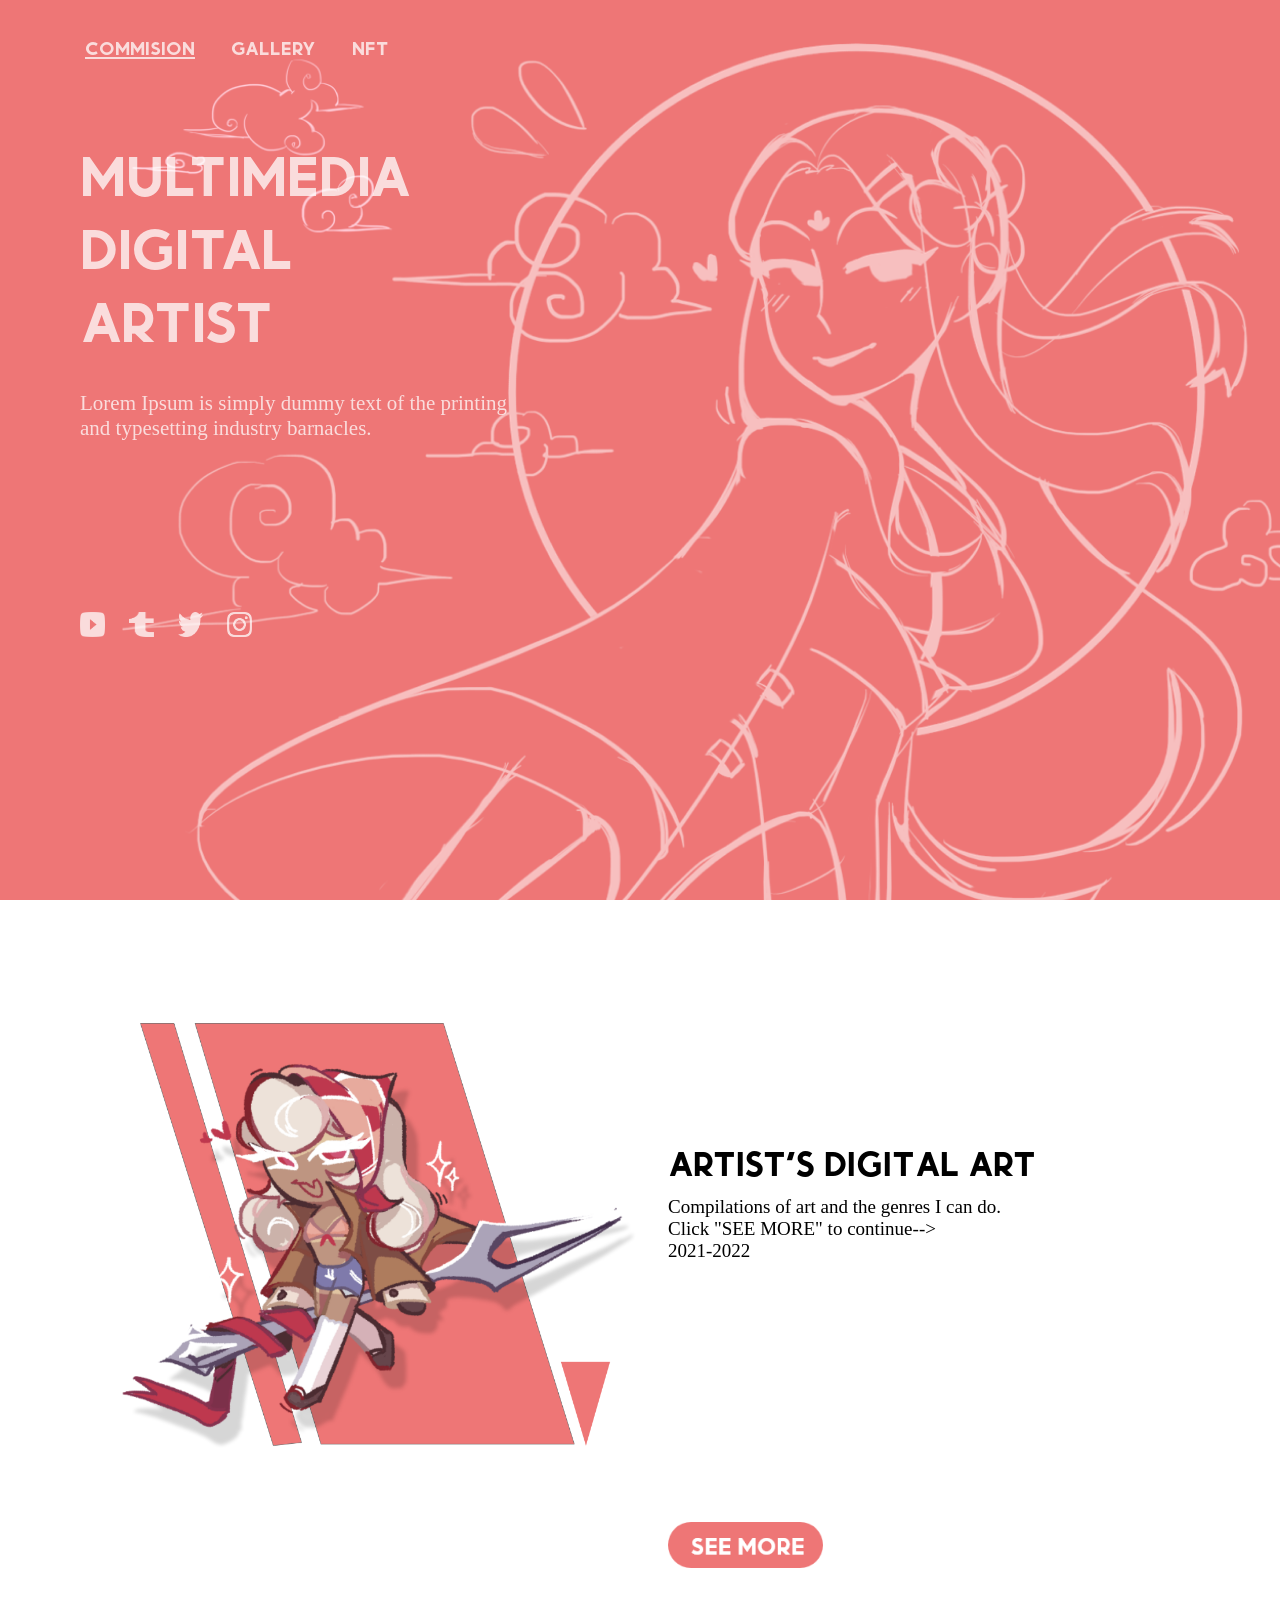
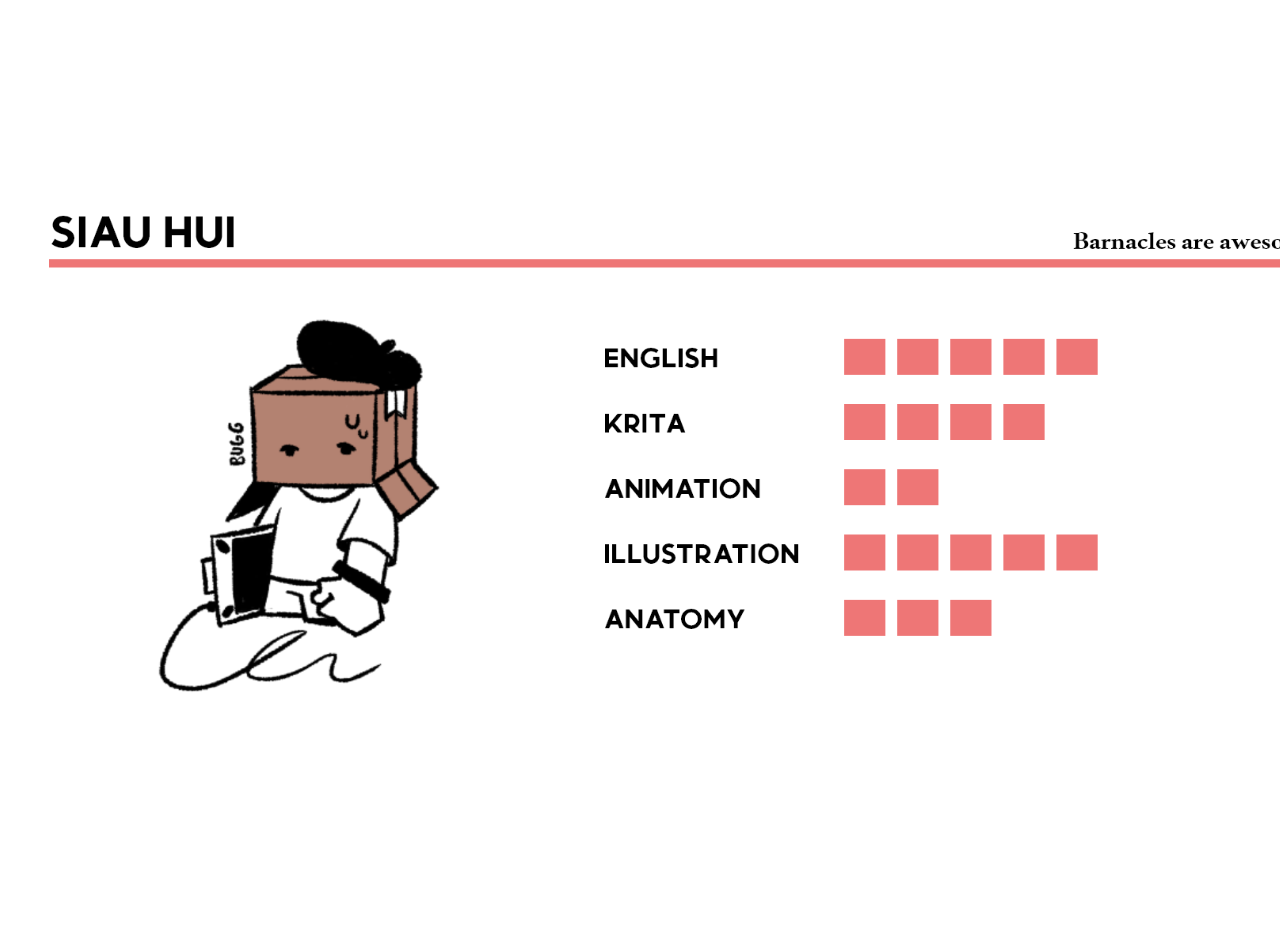
==== index.html @ 8ef61ad1 "Rename Portfol.html to index.html" ====
<html lang="en">
<head>
    <meta charset="UTF-8">
    <meta http-equiv="X-UA-Compatible" content="IE=edge">
    <meta name="viewport" content="width=device-width, initial-scale=1.0">
    <title>Bugger Portfolio</title>
    <link rel="stylesheet" href="Portfol.css">
</head>
<body>
    <nav class="navigasi">
        <div class="menu">
            <ul>
                <li><u>Commision</u></li>
                <li>Gallery</li>
                <li>NFT</li>
            </ul>
        </div>
    </nav>
    <header class="headline-first">
        <div class="text">
            <ul class="headline">
                <li>MULTIMEDIA</li>
                <li>DIGITAL</li>
                <li>ARTIST</li>
            </ul>
            <div class="deskripsi">Lorem Ipsum is simply dummy text of the printing<br/> and typesetting industry barnacles.</div>
            <div class="logo">
                <a href="" ><img src="yt.png" alt=""></a>
                <a href=""; class="tumblr"><img src="tmblr.png"></a>
                <a href=""><img src="twt.png" alt=""></a>
                <a href="https://www.instagram.com/johnnkneeboyi/?hl=en"><img src="isnta.png" alt=""></a>
            </div>
    </header>
    <div class="putih">
        <img src="Group 11.png" alt="">
        <div class="title">Artist's Digital Art</div>
        <div class="desc">Compilations of art and the genres I can do. <br>Click "SEE MORE" to continue--><br>2021-2022</div>
    </div>
    <div class="seemore">
        <a href="ArtCase.html" ><img src="Group 8.png" alt=""></a>
    </div>
    <div class="putih2">
        <img src="Group 18.png" alt="">
    </div>
</body>
---- Portfol.css ----
@font-face {
    font-family: Momcake;
    src: url(Momcake-Bold.otf);
}
body{
    margin: auto;
}
ul{
    list-style: none;
    margin: auto;
    padding: 0;
}
.logo h1{
    margin: auto;
}
.navigasi {
    position: absolute;
    color: white;
}
.topbar{
    padding-right: 50px;
    margin-right: 3px;
    font-family: Momcake;
    font-size: 24px;
    display: flex;
}
.headline li{
    margin-bottom: -10px;
}

.menu ul{
    display: flex;
    font-weight: bold;
    padding-top: 15px;
}
.menu {
    padding-left: 65px;
    padding-top: 19px;
    padding-bottom: 19px;
    opacity: 75%;
}
.menu li{
    padding-right: 13px;
    margin-right: 3px;
    padding-left: 20px;
    font-family: Momcake;
    font-size: 25px;
    color: white;
}
.headline-first {
    background-image: url(bhjkkjl.png);
    width: 100%;
    display: flex;
    height: 100vh;
    background-position: right;
    background-size: cover
}
.headline{
    font-size: 76px;
    font-weight: bold;
    font-family: Momcake;
    color: white;
    margin-top: 132px;
}
.text{
    position: absolute;
    color: black;
    opacity: 75%;
    padding-left: 80px;
}
.deskripsi{
    color: white;
    font-size: 21px;
    padding-top: 40px;
}
.container {
    padding: 100px;
}
.logo {
    padding-top: 171px;
}
.logo img{
    width:25px;
    height: 25px;
    padding-right: 15pt;
}
.putih{
    width: 100%;
    height: 100%
}
.putih img{
    width: 579px;
    height: 470.195px;
    margin-top: 123;
    margin-left: 81.4;
}
.title {
    font-family: Momcake;
    margin-top: -356px;
    font-size: 46px;
    padding-bottom: 9;
    margin-left: 668px;
}
.desc {
    font-size: 19px;
    margin-left: 668px;
}
.seemore img{
    height: 46px;
    margin-top :-278px;
    padding-bottom: 47px;
    margin-left: 668px;
}
.putih2 {
    width: 100%;
    height: 83%
}
.putih2 img {
    height: 501px;
    width: 1268px;
    padding-left: 49px;
}
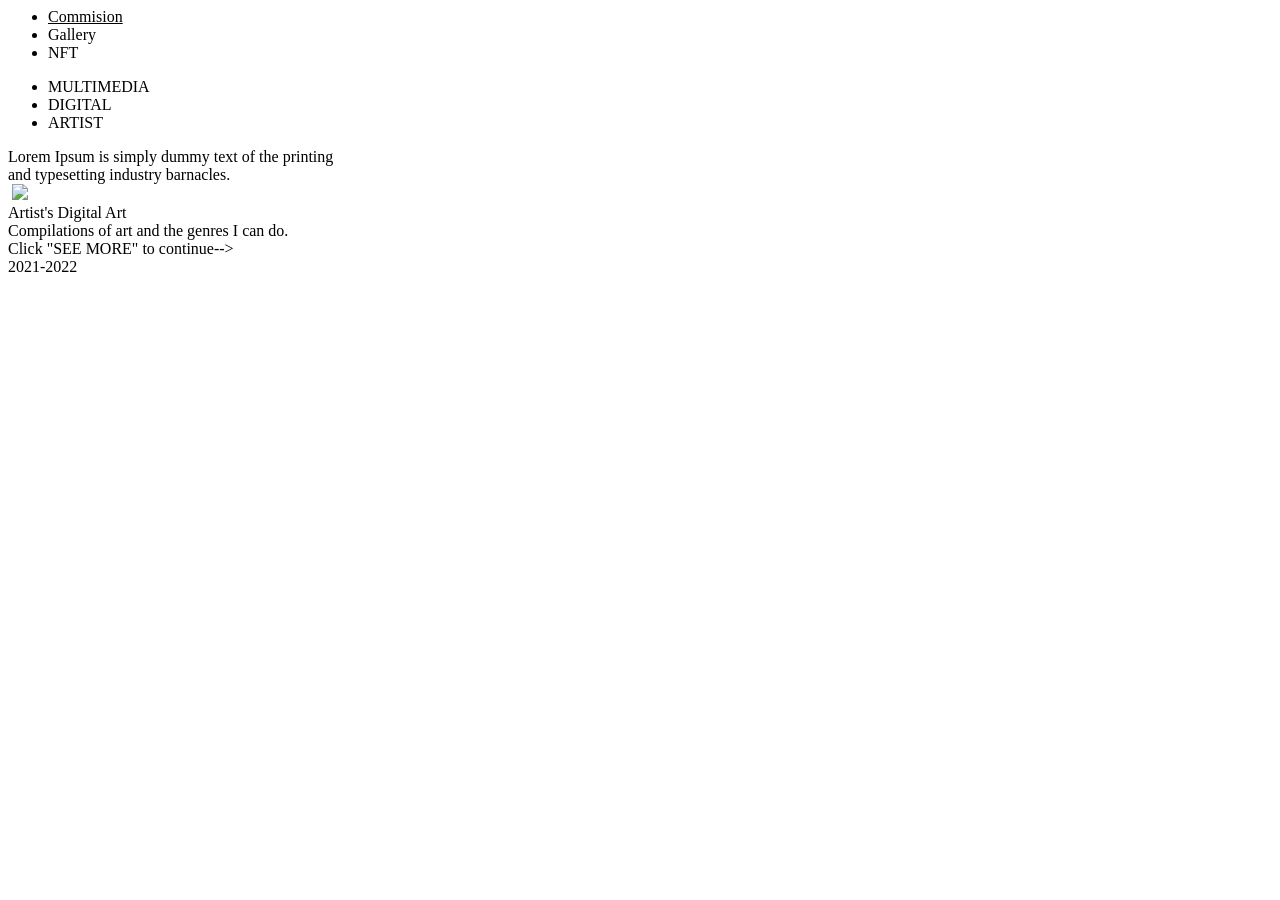
==== commit 262a75ab: "Add files via upload" ====
--- a/index.html
+++ b/index.html
@@ -1,46 +1,46 @@
-<html lang="en">
-<head>
-    <meta charset="UTF-8">
-    <meta http-equiv="X-UA-Compatible" content="IE=edge">
-    <meta name="viewport" content="width=device-width, initial-scale=1.0">
-    <title>Bugger Portfolio</title>
-    <link rel="stylesheet" href="Portfol.css">
-</head>
-<body>
-    <nav class="navigasi">
-        <div class="menu">
-            <ul>
-                <li><u>Commision</u></li>
-                <li>Gallery</li>
-                <li>NFT</li>
-            </ul>
-        </div>
-    </nav>
-    <header class="headline-first">
-        <div class="text">
-            <ul class="headline">
-                <li>MULTIMEDIA</li>
-                <li>DIGITAL</li>
-                <li>ARTIST</li>
-            </ul>
-            <div class="deskripsi">Lorem Ipsum is simply dummy text of the printing<br/> and typesetting industry barnacles.</div>
-            <div class="logo">
-                <a href="" ><img src="yt.png" alt=""></a>
-                <a href=""; class="tumblr"><img src="tmblr.png"></a>
-                <a href=""><img src="twt.png" alt=""></a>
-                <a href="https://www.instagram.com/johnnkneeboyi/?hl=en"><img src="isnta.png" alt=""></a>
-            </div>
-    </header>
-    <div class="putih">
-        <img src="Group 11.png" alt="">
-        <div class="title">Artist's Digital Art</div>
-        <div class="desc">Compilations of art and the genres I can do. <br>Click "SEE MORE" to continue--><br>2021-2022</div>
-    </div>
-    <div class="seemore">
-        <a href="ArtCase.html" ><img src="Group 8.png" alt=""></a>
-    </div>
-    <div class="putih2">
-        <img src="Group 18.png" alt="">
-    </div>
-</body>
-
+<html lang="en">
+<head>
+    <meta charset="UTF-8">
+    <meta http-equiv="X-UA-Compatible" content="IE=edge">
+    <meta name="viewport" content="width=device-width, initial-scale=1.0">
+    <title>Bugger Portfolio</title>
+    <link rel="stylesheet" href="Portfol.css">
+</head>
+<body>
+    <nav class="navigasi">
+        <div class="menu">
+            <ul>
+                <li><u>Commision</u></li>
+                <li>Gallery</li>
+                <li>NFT</li>
+            </ul>
+        </div>
+    </nav>
+    <header class="headline-first">
+        <div class="text">
+            <ul class="headline">
+                <li>MULTIMEDIA</li>
+                <li>DIGITAL</li>
+                <li>ARTIST</li>
+            </ul>
+            <div class="deskripsi">Lorem Ipsum is simply dummy text of the printing<br/> and typesetting industry barnacles.</div>
+            <div class="logo">
+                <a href="" ><img src="yt.png" alt=""></a>
+                <a href=""; class="tumblr"><img src="tmblr.png"></a>
+                <a href=""><img src="twt.png" alt=""></a>
+                <a href="https://www.instagram.com/johnnkneeboyi/?hl=en"><img src="isnta.png" alt=""></a>
+            </div>
+    </header>
+    <div class="putih">
+        <img src="Group 11.png" alt="">
+        <div class="title">Artist's Digital Art</div>
+        <div class="desc">Compilations of art and the genres I can do. <br>Click "SEE MORE" to continue--><br>2021-2022</div>
+    </div>
+    <div class="seemore">
+        <a href="ArtCase.html" ><img src="Group 8.png" alt=""></a>
+    </div>
+    <div class="putih2">
+        <img src="Group 18.png" alt="">
+    </div>
+</body>
+
